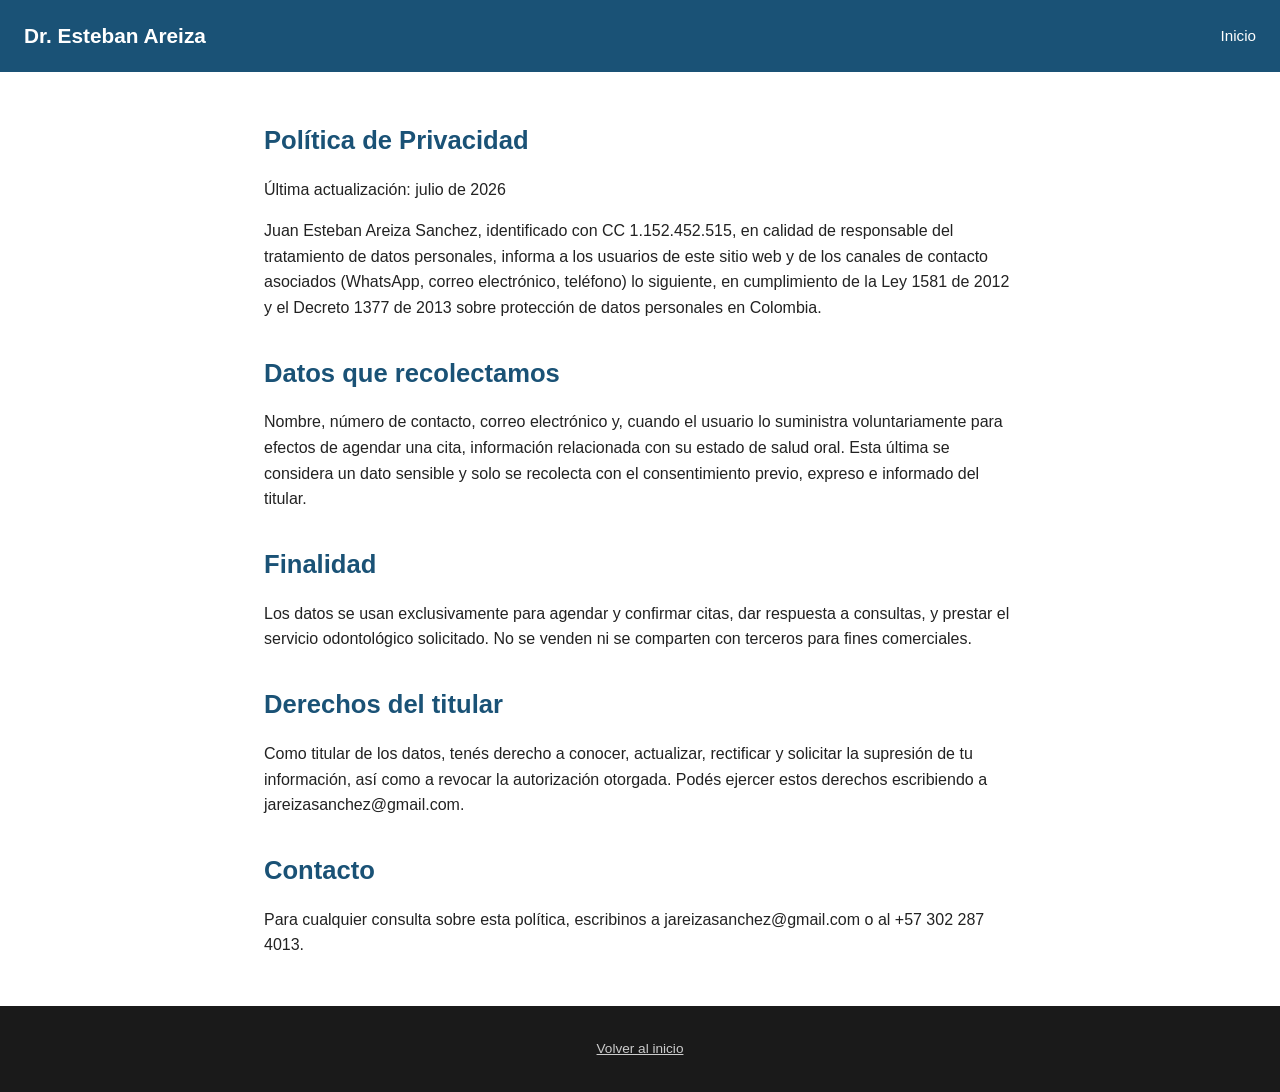
==== privacidad.html @ f216a627 "Add files via upload" ====
<!DOCTYPE html>
<html lang="es">
<head>
<meta charset="UTF-8">
<meta name="viewport" content="width=device-width, initial-scale=1.0">
<title>Política de Privacidad | Dr. Esteban Areiza</title>
<link rel="stylesheet" href="style.css">
</head>
<body>

<header>
  <div class="marca">Dr. Esteban Areiza</div>
  <nav>
    <a href="index.html">Inicio</a>
  </nav>
</header>

<section>
  <h2>Política de Privacidad</h2>
  <p>Última actualización: julio de 2026</p>

  <p style="margin-top:1rem;">Juan Esteban Areiza Sanchez, identificado con CC 1.152.452.515, en calidad de responsable del tratamiento de datos personales, informa a los usuarios de este sitio web y de los canales de contacto asociados (WhatsApp, correo electrónico, teléfono) lo siguiente, en cumplimiento de la Ley 1581 de 2012 y el Decreto 1377 de 2013 sobre protección de datos personales en Colombia.</p>

  <h2 style="margin-top:2rem;">Datos que recolectamos</h2>
  <p>Nombre, número de contacto, correo electrónico y, cuando el usuario lo suministra voluntariamente para efectos de agendar una cita, información relacionada con su estado de salud oral. Esta última se considera un dato sensible y solo se recolecta con el consentimiento previo, expreso e informado del titular.</p>

  <h2 style="margin-top:2rem;">Finalidad</h2>
  <p>Los datos se usan exclusivamente para agendar y confirmar citas, dar respuesta a consultas, y prestar el servicio odontológico solicitado. No se venden ni se comparten con terceros para fines comerciales.</p>

  <h2 style="margin-top:2rem;">Derechos del titular</h2>
  <p>Como titular de los datos, tenés derecho a conocer, actualizar, rectificar y solicitar la supresión de tu información, así como a revocar la autorización otorgada. Podés ejercer estos derechos escribiendo a jareizasanchez@gmail.com.</p>

  <h2 style="margin-top:2rem;">Contacto</h2>
  <p>Para cualquier consulta sobre esta política, escribinos a jareizasanchez@gmail.com o al +57 302 287 4013.</p>
</section>

<footer>
  <p><a href="index.html">Volver al inicio</a></p>
</footer>

</body>
</html>
---- style.css ----
:root {
  --azul: #1a5276;
  --azul-claro: #eaf2f8;
  --texto: #222;
  --gris: #666;
}

* { box-sizing: border-box; margin: 0; padding: 0; }

body {
  font-family: -apple-system, "Segoe UI", Roboto, Arial, sans-serif;
  color: var(--texto);
  line-height: 1.6;
}

header {
  background: var(--azul);
  color: white;
  padding: 1.2rem 1.5rem;
  display: flex;
  justify-content: space-between;
  align-items: center;
  flex-wrap: wrap;
}

header .marca {
  font-size: 1.3rem;
  font-weight: 700;
}

header nav a {
  color: white;
  text-decoration: none;
  margin-left: 1.5rem;
  font-size: 0.95rem;
}

header nav a:hover { text-decoration: underline; }

.hero {
  background: var(--azul-claro);
  padding: 4rem 1.5rem;
  text-align: center;
}

.hero h1 {
  font-size: 2.2rem;
  color: var(--azul);
  margin-bottom: 0.8rem;
}

.hero p {
  font-size: 1.1rem;
  color: var(--gris);
  max-width: 600px;
  margin: 0 auto 1.5rem;
}

.boton {
  display: inline-block;
  background: #25d366;
  color: white;
  padding: 0.9rem 1.8rem;
  border-radius: 8px;
  text-decoration: none;
  font-weight: 600;
}

section {
  max-width: 800px;
  margin: 0 auto;
  padding: 3rem 1.5rem;
}

section h2 {
  color: var(--azul);
  margin-bottom: 1rem;
  font-size: 1.6rem;
}

.servicios ul {
  list-style: none;
  display: grid;
  grid-template-columns: repeat(auto-fit, minmax(200px, 1fr));
  gap: 0.8rem;
}

.servicios li {
  background: var(--azul-claro);
  padding: 0.9rem 1rem;
  border-radius: 8px;
}

.contacto-info {
  background: var(--azul-claro);
  padding: 1.5rem;
  border-radius: 8px;
}

.contacto-info p { margin-bottom: 0.5rem; }

footer {
  background: #1a1a1a;
  color: #aaa;
  padding: 2rem 1.5rem;
  text-align: center;
  font-size: 0.85rem;
}

footer a { color: #ccc; }

footer .legal {
  margin-top: 0.8rem;
  font-size: 0.78rem;
  color: #777;
}
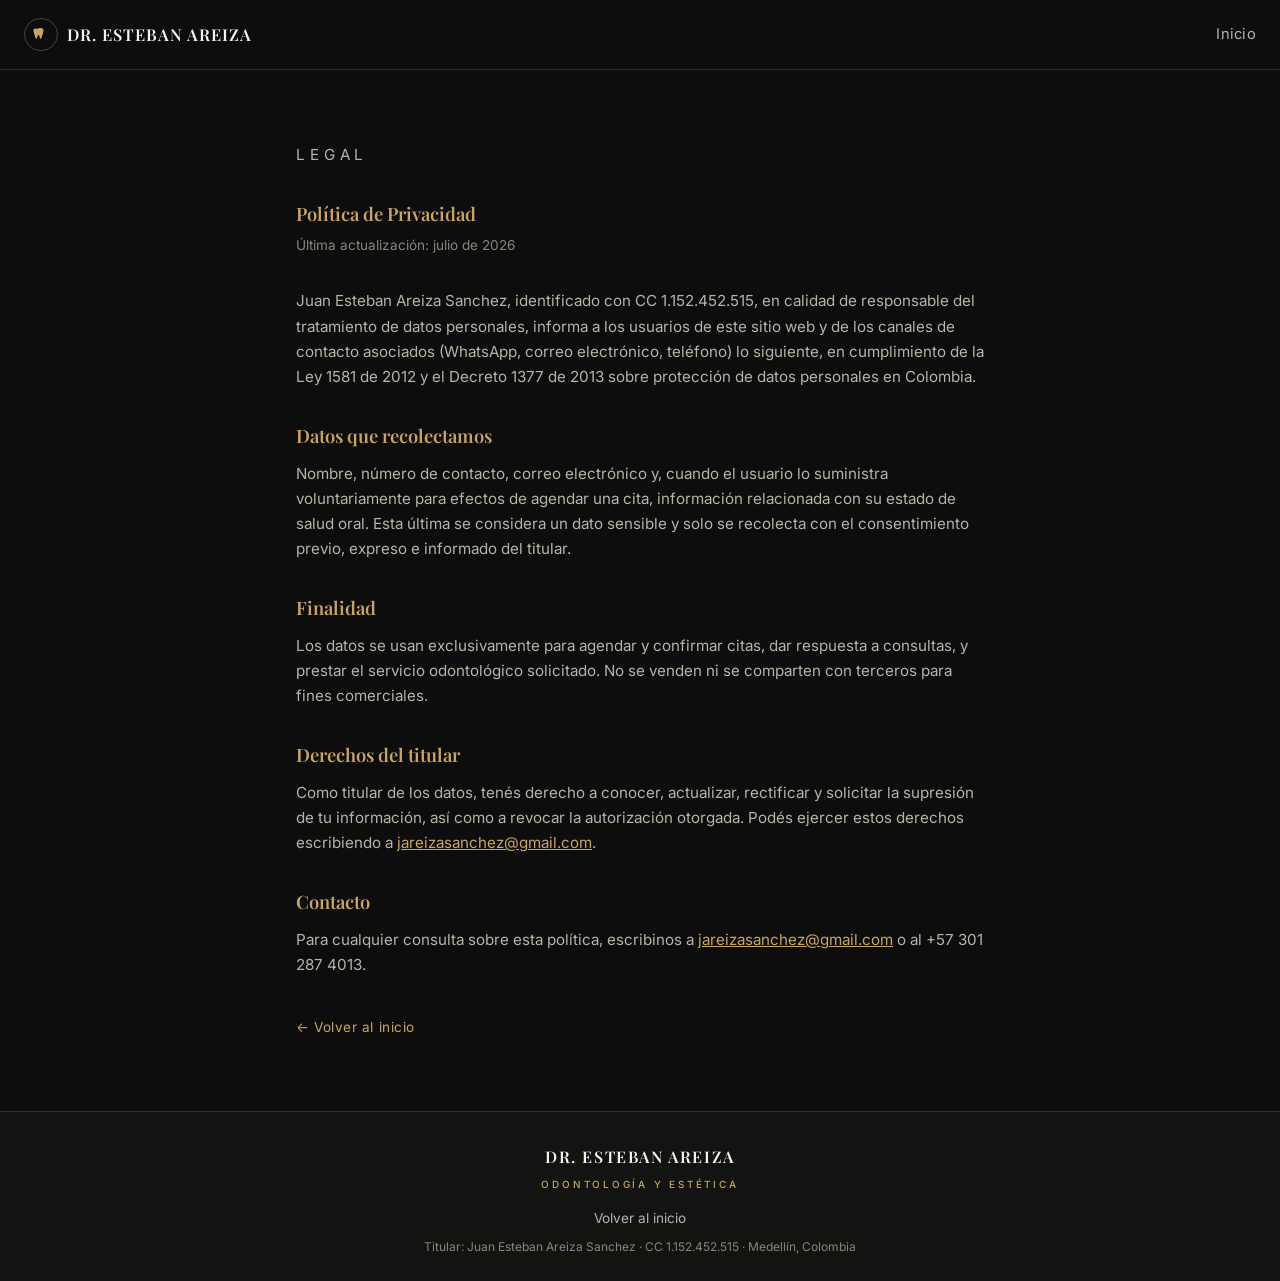
==== commit 4929a2d4: "Add files via upload" ====
--- a/privacidad.html
+++ b/privacidad.html
@@ -3,39 +3,50 @@
 <head>
 <meta charset="UTF-8">
 <meta name="viewport" content="width=device-width, initial-scale=1.0">
-<title>Política de Privacidad | Dr. Esteban Areiza</title>
+<title>Política de Privacidad | Dr. Esteban Areiza — Odontología y Estética</title>
+<link rel="preconnect" href="https://fonts.googleapis.com">
+<link rel="preconnect" href="https://fonts.gstatic.com" crossorigin>
+<link href="https://fonts.googleapis.com/css2?family=Inter:wght@400;500;600;700&family=Playfair+Display:wght@500;600;700;800&display=swap" rel="stylesheet">
 <link rel="stylesheet" href="style.css">
 </head>
 <body>
 
-<header>
-  <div class="marca">Dr. Esteban Areiza</div>
+<header class="site-header">
+  <a class="brand-mini" href="index.html">
+    <span class="brand-mini-mono" aria-hidden="true"><svg viewBox="0 0 24 24" fill="currentColor" aria-hidden="true"><path d="M12 3c-2.2 0-3.6 1.1-4.7 1.1C6 4.1 5 3.4 4 3.6c-1.3.3-2 1.7-1.8 3.4.3 2.6 1.3 5 2 7.4.5 1.7.9 3.8 2.1 3.8.9 0 1.1-1.4 1.4-2.7.3-1.2.6-2.5 1.6-2.5s1.3 1.3 1.6 2.5c.3 1.3.5 2.7 1.4 2.7 1.2 0 1.6-2.1 2.1-3.8.7-2.4 1.7-4.8 2-7.4.2-1.7-.5-3.1-1.8-3.4-1-.2-2 .5-3.3.5C15.6 4.1 14.2 3 12 3z"/></svg></span>
+    <span class="brand-mini-text">DR. ESTEBAN AREIZA</span>
+  </a>
   <nav>
     <a href="index.html">Inicio</a>
   </nav>
 </header>
 
-<section>
-  <h2>Política de Privacidad</h2>
-  <p>Última actualización: julio de 2026</p>
+<section class="legal-page">
+  <p class="section-kicker">Legal</p>
+  <h2 class="section-title">Política de Privacidad</h2>
+  <p class="updated">Última actualización: julio de 2026</p>
 
-  <p style="margin-top:1rem;">Juan Esteban Areiza Sanchez, identificado con CC 1.152.452.515, en calidad de responsable del tratamiento de datos personales, informa a los usuarios de este sitio web y de los canales de contacto asociados (WhatsApp, correo electrónico, teléfono) lo siguiente, en cumplimiento de la Ley 1581 de 2012 y el Decreto 1377 de 2013 sobre protección de datos personales en Colombia.</p>
+  <p>Juan Esteban Areiza Sanchez, identificado con CC 1.152.452.515, en calidad de responsable del tratamiento de datos personales, informa a los usuarios de este sitio web y de los canales de contacto asociados (WhatsApp, correo electrónico, teléfono) lo siguiente, en cumplimiento de la Ley 1581 de 2012 y el Decreto 1377 de 2013 sobre protección de datos personales en Colombia.</p>
 
-  <h2 style="margin-top:2rem;">Datos que recolectamos</h2>
+  <h2>Datos que recolectamos</h2>
   <p>Nombre, número de contacto, correo electrónico y, cuando el usuario lo suministra voluntariamente para efectos de agendar una cita, información relacionada con su estado de salud oral. Esta última se considera un dato sensible y solo se recolecta con el consentimiento previo, expreso e informado del titular.</p>
 
-  <h2 style="margin-top:2rem;">Finalidad</h2>
+  <h2>Finalidad</h2>
   <p>Los datos se usan exclusivamente para agendar y confirmar citas, dar respuesta a consultas, y prestar el servicio odontológico solicitado. No se venden ni se comparten con terceros para fines comerciales.</p>
 
-  <h2 style="margin-top:2rem;">Derechos del titular</h2>
-  <p>Como titular de los datos, tenés derecho a conocer, actualizar, rectificar y solicitar la supresión de tu información, así como a revocar la autorización otorgada. Podés ejercer estos derechos escribiendo a jareizasanchez@gmail.com.</p>
+  <h2>Derechos del titular</h2>
+  <p>Como titular de los datos, tenés derecho a conocer, actualizar, rectificar y solicitar la supresión de tu información, así como a revocar la autorización otorgada. Podés ejercer estos derechos escribiendo a <a href="mailto:jareizasanchez@gmail.com">jareizasanchez@gmail.com</a>.</p>
 
-  <h2 style="margin-top:2rem;">Contacto</h2>
-  <p>Para cualquier consulta sobre esta política, escribinos a jareizasanchez@gmail.com o al +57 302 287 4013.</p>
+  <h2>Contacto</h2>
+  <p>Para cualquier consulta sobre esta política, escribinos a <a href="mailto:jareizasanchez@gmail.com">jareizasanchez@gmail.com</a> o al +57 301 287 4013.</p>
+
+  <a class="back-link" href="index.html">← Volver al inicio</a>
 </section>
 
 <footer>
+  <div class="footer-brand">DR. ESTEBAN AREIZA<span>Odontología y Estética</span></div>
   <p><a href="index.html">Volver al inicio</a></p>
+  <p class="legal">Titular: Juan Esteban Areiza Sanchez · CC 1.152.452.515 · Medellín, Colombia</p>
 </footer>
 
 </body>
--- a/style.css
+++ b/style.css
@@ -1,116 +1,479 @@
+/* ============================================================
+   Dr. Esteban Areiza — Odontología y Estética
+   Design tokens: negro elegante + dorado champagne
+   ============================================================ */
+
 :root {
-  --azul: #1a5276;
-  --azul-claro: #eaf2f8;
-  --texto: #222;
-  --gris: #666;
+  /* Color */
+  --bg: #0d0d0d;
+  --bg-alt: #131311;
+  --bg-card: #121110;
+  --gold: #c9a464;
+  --gold-soft: rgba(201, 164, 100, 0.35);
+  --gold-faint: rgba(201, 164, 100, 0.12);
+  --white: #f6f3ec;
+  --muted: #b9b3a6;
+  --muted-dim: #8a8478;
+  --whatsapp: #25d366;
+
+  /* Type */
+  --font-serif: "Playfair Display", "Georgia", serif;
+  --font-sans: "Inter", -apple-system, "Segoe UI", Roboto, sans-serif;
+
+  /* Spacing */
+  --space-1: 0.5rem;
+  --space-2: 1rem;
+  --space-3: 1.5rem;
+  --space-4: 2rem;
+  --space-5: 3rem;
+  --space-6: 4.5rem;
+
+  /* Motion */
+  --transition: 220ms ease;
 }
 
 * { box-sizing: border-box; margin: 0; padding: 0; }
 
+html { scroll-behavior: smooth; }
+
+@media (prefers-reduced-motion: reduce) {
+  html { scroll-behavior: auto; }
+  * { transition: none !important; animation: none !important; }
+}
+
 body {
-  font-family: -apple-system, "Segoe UI", Roboto, Arial, sans-serif;
-  color: var(--texto);
-  line-height: 1.6;
-}
-
-header {
-  background: var(--azul);
-  color: white;
-  padding: 1.2rem 1.5rem;
-  display: flex;
+  background: var(--bg);
+  color: var(--white);
+  font-family: var(--font-sans);
+  line-height: 1.65;
+  -webkit-font-smoothing: antialiased;
+}
+
+a { color: inherit; }
+
+img, svg { display: block; max-width: 100%; }
+
+.icon { flex-shrink: 0; color: var(--gold); }
+
+/* ---------- Header ---------- */
+
+.site-header {
+  display: flex;
+  align-items: center;
   justify-content: space-between;
-  align-items: center;
+  gap: var(--space-2);
+  padding: 1.1rem 1.5rem;
+  border-bottom: 1px solid rgba(201, 164, 100, 0.18);
   flex-wrap: wrap;
 }
 
-header .marca {
+.brand-mini {
+  display: flex;
+  align-items: center;
+  gap: 0.6rem;
+  text-decoration: none;
+}
+
+.brand-mini-mono {
+  border: 1px solid var(--gold-soft);
+  width: 2.1rem;
+  height: 2.1rem;
+  border-radius: 50%;
+  display: flex;
+  align-items: center;
+  justify-content: center;
+}
+
+.brand-mini-mono svg { width: 1.05rem; height: 1.05rem; color: var(--gold); }
+
+.brand-mini-text {
+  font-family: var(--font-serif);
+  font-weight: 600;
+  font-size: 1.02rem;
+  letter-spacing: 0.06em;
+  color: var(--white);
+}
+
+.site-header nav {
+  display: flex;
+  gap: var(--space-3);
+}
+
+.site-header nav a {
+  text-decoration: none;
+  color: var(--muted);
+  font-size: 0.92rem;
+  letter-spacing: 0.02em;
+  transition: color var(--transition);
+}
+
+.site-header nav a:hover,
+.site-header nav a:focus-visible { color: var(--gold); }
+
+/* ---------- Buttons ---------- */
+
+.btn {
+  display: inline-flex;
+  align-items: center;
+  gap: 0.55rem;
+  border-radius: 999px;
+  padding: 0.85rem 1.7rem;
+  font-family: var(--font-sans);
+  font-weight: 600;
+  font-size: 0.85rem;
+  letter-spacing: 0.09em;
+  text-transform: uppercase;
+  text-decoration: none;
+  cursor: pointer;
+  border: 1px solid var(--gold);
+  transition: transform var(--transition), background var(--transition), box-shadow var(--transition);
+}
+
+.btn:focus-visible {
+  outline: 2px solid var(--gold);
+  outline-offset: 3px;
+}
+
+.btn-primary {
+  background: var(--gold);
+  color: #14120d;
+}
+
+.btn-primary:hover {
+  transform: translateY(-1px);
+  box-shadow: 0 8px 24px -8px rgba(201, 164, 100, 0.55);
+}
+
+.btn-ghost {
+  background: transparent;
+  color: var(--gold);
+  padding: 0.6rem 1.2rem;
+  font-size: 0.78rem;
+}
+
+.btn-ghost:hover { background: var(--gold-faint); }
+
+.btn svg { width: 17px; height: 17px; }
+
+/* ---------- Hero ---------- */
+
+.hero {
+  text-align: center;
+  padding: var(--space-6) var(--space-2) var(--space-5);
+  max-width: 760px;
+  margin: 0 auto;
+}
+
+.monogram {
+  width: 4.75rem;
+  height: 4.75rem;
+  border: 1px solid var(--gold-soft);
+  border-radius: 50%;
+  margin: 0 auto var(--space-3);
+  display: flex;
+  align-items: center;
+  justify-content: center;
+}
+
+.monogram svg { width: 2.1rem; height: 2.1rem; color: var(--gold); }
+
+.wordmark-pre {
+  font-family: var(--font-serif);
+  font-size: 1rem;
+  letter-spacing: 0.35em;
+  text-transform: uppercase;
+  color: var(--muted);
+  margin-bottom: 0.3rem;
+}
+
+.wordmark {
+  font-family: var(--font-serif);
+  font-weight: 700;
+  font-size: clamp(2.1rem, 6vw, 3.2rem);
+  letter-spacing: 0.08em;
+  color: var(--white);
+}
+
+.wordmark-sub {
+  font-size: 0.78rem;
+  letter-spacing: 0.38em;
+  text-transform: uppercase;
+  color: var(--gold);
+  margin-top: 0.6rem;
+}
+
+.hero-tagline {
+  font-family: var(--font-serif);
+  font-size: clamp(1.2rem, 3vw, 1.55rem);
+  font-weight: 500;
+  color: var(--white);
+  margin-top: var(--space-4);
+}
+
+.hero-desc {
+  color: var(--muted);
+  font-size: 1rem;
+  max-width: 540px;
+  margin: var(--space-2) auto var(--space-4);
+}
+
+/* ---------- Strip (diferenciadores) ---------- */
+
+.strip {
+  display: flex;
+  align-items: center;
+  justify-content: center;
+  flex-wrap: wrap;
+  gap: var(--space-2);
+  border-top: 1px solid rgba(201, 164, 100, 0.18);
+  border-bottom: 1px solid rgba(201, 164, 100, 0.18);
+  padding: 1.15rem 1.5rem;
+  background: var(--bg-alt);
+}
+
+.strip-item {
+  font-size: 0.78rem;
+  letter-spacing: 0.05em;
+  text-transform: uppercase;
+  color: var(--muted);
+  white-space: nowrap;
+}
+
+.strip-divider {
+  width: 1px;
+  height: 0.8rem;
+  background: var(--gold-soft);
+}
+
+@media (max-width: 640px) {
+  .strip-divider { display: none; }
+}
+
+/* ---------- Sections ---------- */
+
+section { padding: var(--space-6) var(--space-2); max-width: 1120px; margin: 0 auto; }
+
+.section-kicker {
+  text-align: center;
+  font-size: 0.78rem;
+  letter-spacing: 0.32em;
+  text-transform: uppercase;
+  color: var(--gold);
+  margin-bottom: 0.7rem;
+}
+
+.section-title {
+  text-align: center;
+  font-family: var(--font-serif);
+  font-weight: 600;
+  font-size: clamp(1.7rem, 4vw, 2.3rem);
+  color: var(--white);
+  margin-bottom: var(--space-5);
+}
+
+/* ---------- Service cards ---------- */
+
+.cards-grid {
+  display: grid;
+  grid-template-columns: repeat(auto-fit, minmax(260px, 1fr));
+  gap: var(--space-3);
+}
+
+.card {
+  background: var(--bg-card);
+  border: 1px solid var(--gold-soft);
+  border-radius: 4px;
+  padding: var(--space-3);
+  display: flex;
+  flex-direction: column;
+  gap: 0.75rem;
+  transition: transform var(--transition), border-color var(--transition), box-shadow var(--transition);
+}
+
+.card:hover {
+  transform: translateY(-3px);
+  border-color: var(--gold);
+  box-shadow: 0 16px 32px -20px rgba(201, 164, 100, 0.45);
+}
+
+.card-kicker {
+  font-size: 0.7rem;
+  letter-spacing: 0.22em;
+  text-transform: uppercase;
+  color: var(--gold);
+}
+
+.card-title {
+  font-family: var(--font-serif);
+  font-weight: 600;
   font-size: 1.3rem;
+  color: var(--white);
+}
+
+.card-desc {
+  color: var(--muted);
+  font-size: 0.9rem;
+  line-height: 1.55;
+  flex-grow: 1;
+}
+
+.card-price {
+  border: 1px solid var(--gold-soft);
+  border-radius: 3px;
+  padding: 0.7rem 0.9rem;
+  display: flex;
+  align-items: baseline;
+  gap: 0.4rem;
+}
+
+.card-price .price-prefix {
+  font-size: 0.72rem;
+  color: var(--muted-dim);
+  text-transform: uppercase;
+  letter-spacing: 0.05em;
+}
+
+.card-price .price-amount {
+  font-family: var(--font-serif);
   font-weight: 700;
-}
-
-header nav a {
-  color: white;
+  font-size: 1.3rem;
+  color: var(--gold);
+}
+
+.card-price .price-currency {
+  font-size: 0.72rem;
+  color: var(--muted-dim);
+  letter-spacing: 0.05em;
+}
+
+.card-features {
+  list-style: none;
+  display: flex;
+  flex-direction: column;
+  gap: 0.45rem;
+}
+
+.card-features li {
+  display: flex;
+  align-items: center;
+  gap: 0.55rem;
+  font-size: 0.85rem;
+  color: var(--muted);
+}
+
+.card-features svg { width: 16px; height: 16px; }
+
+/* ---------- Contacto ---------- */
+
+.contacto { text-align: center; }
+
+.contacto-desc {
+  color: var(--muted);
+  max-width: 480px;
+  margin: 0 auto var(--space-4);
+}
+
+.contacto-card {
+  border: 1px solid var(--gold-soft);
+  border-radius: 4px;
+  background: var(--bg-card);
+  max-width: 460px;
+  margin: 0 auto var(--space-4);
+  padding: var(--space-3);
+  display: flex;
+  flex-direction: column;
+  gap: 1rem;
+  text-align: left;
+}
+
+.contacto-row {
+  display: flex;
+  align-items: center;
+  gap: 0.75rem;
+  font-size: 0.95rem;
+  color: var(--white);
+}
+
+.contacto-row a { text-decoration: none; }
+.contacto-row a:hover { color: var(--gold); }
+
+/* ---------- Footer ---------- */
+
+footer {
+  border-top: 1px solid rgba(201, 164, 100, 0.18);
+  background: var(--bg-alt);
+  padding: var(--space-4) 1.5rem var(--space-3);
+  text-align: center;
+}
+
+.footer-brand {
+  font-family: var(--font-serif);
+  letter-spacing: 0.1em;
+  font-weight: 600;
+  color: var(--white);
+  font-size: 1rem;
+  margin-bottom: 0.9rem;
+}
+
+.footer-brand span {
+  display: block;
+  font-family: var(--font-sans);
+  font-weight: 500;
+  letter-spacing: 0.28em;
+  text-transform: uppercase;
+  font-size: 0.62rem;
+  color: var(--gold);
+  margin-top: 0.35rem;
+}
+
+footer p { font-size: 0.85rem; color: var(--muted); margin-top: 0.5rem; }
+
+footer a { text-decoration: none; color: var(--muted); }
+footer a:hover { color: var(--gold); }
+
+footer .legal { font-size: 0.75rem; color: var(--muted-dim); }
+
+/* ---------- Legal pages (privacidad / términos) ---------- */
+
+.legal-page {
+  max-width: 720px;
+}
+
+.legal-page .section-kicker,
+.legal-page .section-title { text-align: left; }
+
+.legal-page .section-title { margin-bottom: 0.3rem; }
+
+.legal-page .updated {
+  color: var(--muted-dim);
+  font-size: 0.85rem;
+  margin-bottom: var(--space-4);
+}
+
+.legal-page h2 {
+  font-family: var(--font-serif);
+  font-weight: 600;
+  color: var(--gold);
+  font-size: 1.15rem;
+  margin-top: var(--space-4);
+  margin-bottom: 0.6rem;
+}
+
+.legal-page p {
+  color: var(--muted);
+  font-size: 0.95rem;
+  margin-bottom: 0.4rem;
+}
+
+.legal-page a { color: var(--gold); }
+
+.legal-page .back-link {
+  display: inline-block;
+  margin-top: var(--space-4);
+  color: var(--gold);
+  font-size: 0.85rem;
   text-decoration: none;
-  margin-left: 1.5rem;
-  font-size: 0.95rem;
-}
-
-header nav a:hover { text-decoration: underline; }
-
-.hero {
-  background: var(--azul-claro);
-  padding: 4rem 1.5rem;
-  text-align: center;
-}
-
-.hero h1 {
-  font-size: 2.2rem;
-  color: var(--azul);
-  margin-bottom: 0.8rem;
-}
-
-.hero p {
-  font-size: 1.1rem;
-  color: var(--gris);
-  max-width: 600px;
-  margin: 0 auto 1.5rem;
-}
-
-.boton {
-  display: inline-block;
-  background: #25d366;
-  color: white;
-  padding: 0.9rem 1.8rem;
-  border-radius: 8px;
-  text-decoration: none;
-  font-weight: 600;
-}
-
-section {
-  max-width: 800px;
-  margin: 0 auto;
-  padding: 3rem 1.5rem;
-}
-
-section h2 {
-  color: var(--azul);
-  margin-bottom: 1rem;
-  font-size: 1.6rem;
-}
-
-.servicios ul {
-  list-style: none;
-  display: grid;
-  grid-template-columns: repeat(auto-fit, minmax(200px, 1fr));
-  gap: 0.8rem;
-}
-
-.servicios li {
-  background: var(--azul-claro);
-  padding: 0.9rem 1rem;
-  border-radius: 8px;
-}
-
-.contacto-info {
-  background: var(--azul-claro);
-  padding: 1.5rem;
-  border-radius: 8px;
-}
-
-.contacto-info p { margin-bottom: 0.5rem; }
-
-footer {
-  background: #1a1a1a;
-  color: #aaa;
-  padding: 2rem 1.5rem;
-  text-align: center;
-  font-size: 0.85rem;
-}
-
-footer a { color: #ccc; }
-
-footer .legal {
-  margin-top: 0.8rem;
-  font-size: 0.78rem;
-  color: #777;
-}
+  letter-spacing: 0.04em;
+}
+
+.legal-page .back-link:hover { text-decoration: underline; }
